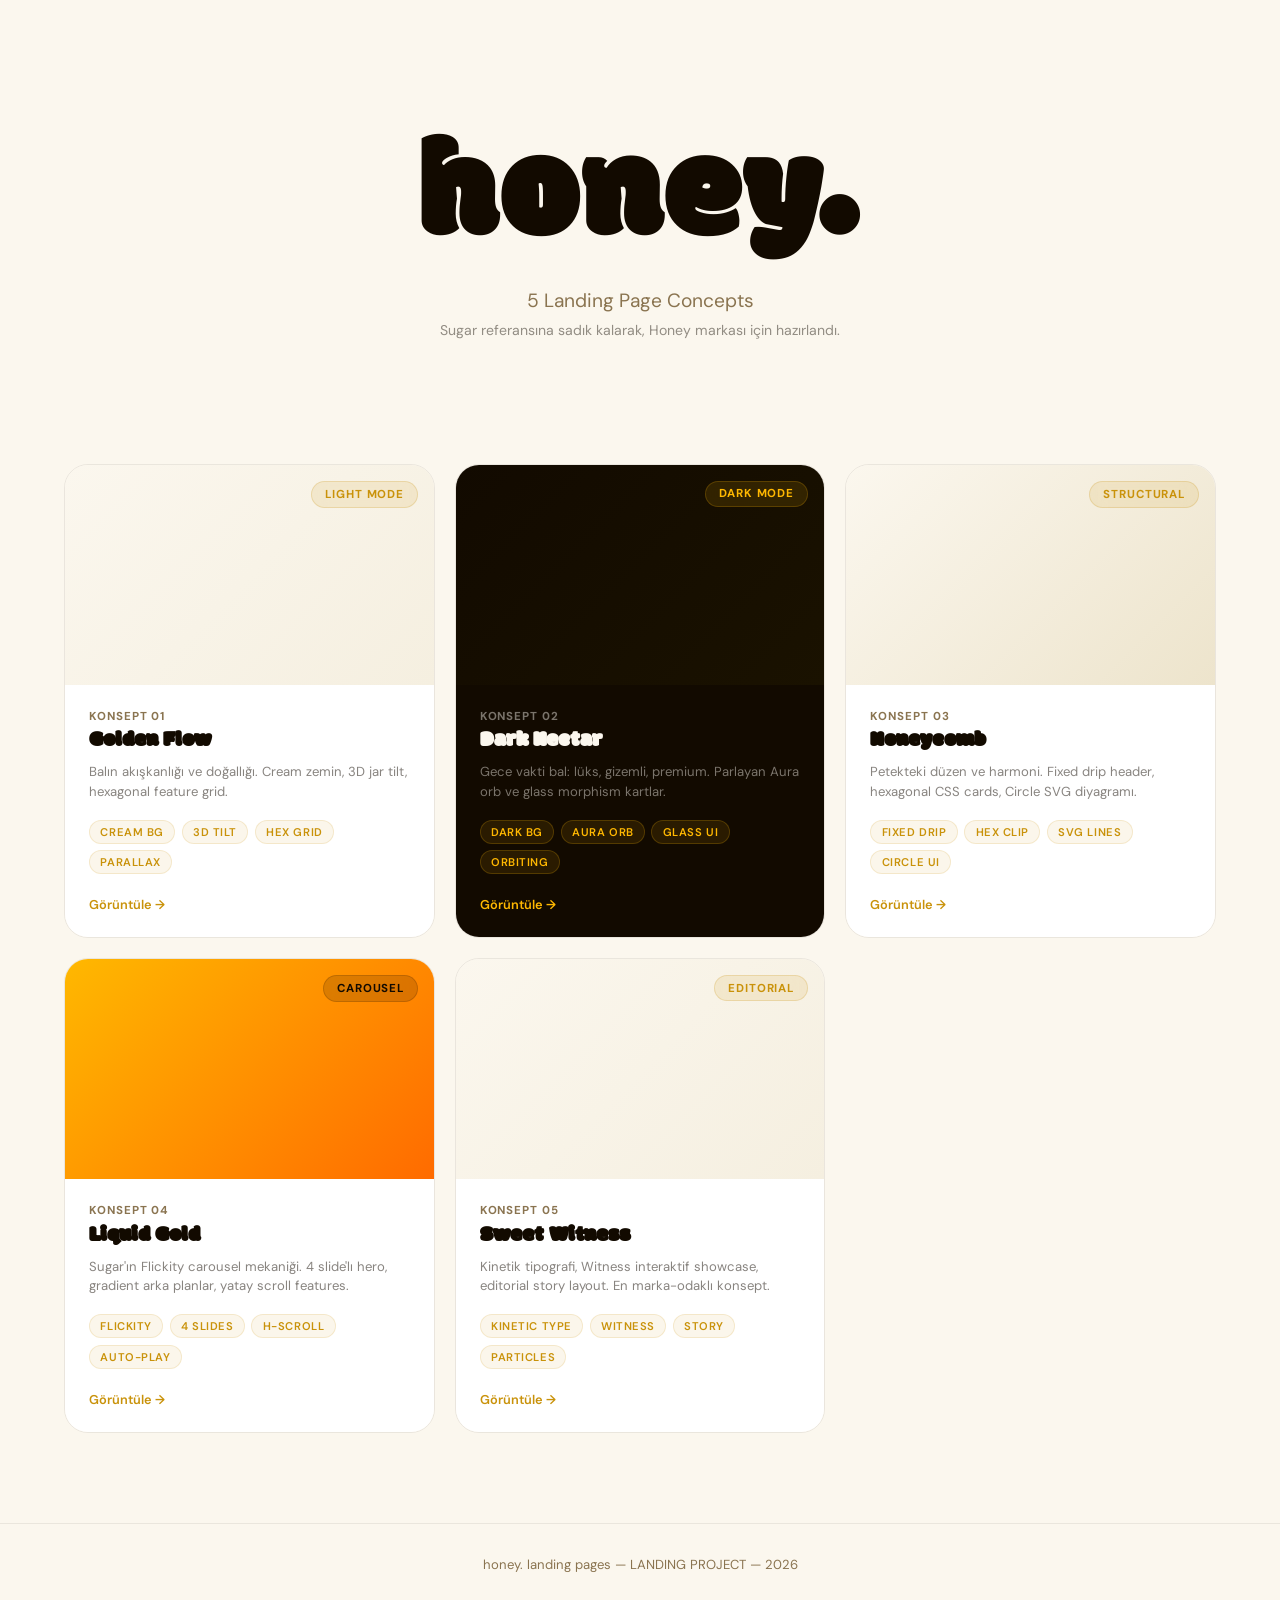
==== index.html @ a999406c "first-commit" ====
<!DOCTYPE html>
<html lang="en">
<head>
  <meta charset="UTF-8" />
  <meta name="viewport" content="width=device-width, initial-scale=1.0" />
  <title>honey. — Landing Page Concepts</title>

  <link rel="preconnect" href="https://fonts.googleapis.com" />
  <link rel="preconnect" href="https://fonts.gstatic.com" crossorigin />
  <link href="https://fonts.googleapis.com/css2?family=Modak&family=DM+Sans:ital,opsz,wght@0,9..40,300;0,9..40,400;0,9..40,500;0,9..40,600;0,9..40,700;1,9..40,400&display=swap" rel="stylesheet" />

  <style>
    *, *::before, *::after { box-sizing: border-box; margin: 0; padding: 0; }
    ::-webkit-scrollbar { display: none; }
    * { -ms-overflow-style: none; scrollbar-width: none; }

    :root {
      --cream: #FBF7EE;
      --dark:  #120a00;
      --amber: #ffb800;
      --gold:  #C9920A;
      --muted: #8A7450;
    }

    body {
      font-family: 'DM Sans', sans-serif;
      background: var(--cream);
      color: var(--dark);
      min-height: 100svh;
      -webkit-font-smoothing: antialiased;
    }

    /* ── HERO ── */
    .hub-hero {
      padding: clamp(5rem, 10vw, 9rem) clamp(1.5rem, 5vw, 4rem) clamp(3rem, 6vw, 6rem);
      text-align: center;
      position: relative;
      overflow: hidden;
    }

    .hub-drip {
      position: absolute;
      top: 0; left: 0; right: 0;
      pointer-events: none;
    }
    .hub-drip img {
      width: 100%;
      height: auto;
      display: block;
    }

    .hub-logo {
      font-family: 'Modak', cursive;
      font-size: clamp(4rem, 12vw, 9rem);
      color: var(--dark);
      line-height: 1;
      margin-bottom: 1rem;
      display: block;
    }

    .hub-tagline {
      font-size: clamp(1rem, 1.5vw, 1.3rem);
      color: var(--muted);
      font-weight: 400;
      margin-bottom: 0.5rem;
    }

    .hub-sub {
      font-size: 0.88rem;
      color: rgba(18,10,0,0.45);
      margin-bottom: 3rem;
    }

    /* ── GRID ── */
    .hub-grid {
      display: grid;
      grid-template-columns: repeat(auto-fit, minmax(300px, 1fr));
      gap: 1.25rem;
      max-width: 1300px;
      margin: 0 auto;
      padding: 0 clamp(1.5rem, 5vw, 4rem) clamp(4rem, 7vw, 7rem);
    }

    .hub-card {
      border-radius: 1.5rem;
      overflow: hidden;
      text-decoration: none;
      color: var(--dark);
      border: 1px solid rgba(18,10,0,0.07);
      transition: transform 0.35s cubic-bezier(0.5,0.75,0,1), box-shadow 0.35s;
      position: relative;
      display: flex;
      flex-direction: column;
    }
    .hub-card:hover {
      transform: translateY(-8px);
      box-shadow: 0 24px 60px rgba(201,146,10,0.18);
    }

    .hub-card-preview {
      height: 220px;
      position: relative;
      overflow: hidden;
      display: flex;
      align-items: center;
      justify-content: center;
    }
    .hub-card-preview img {
      position: absolute;
      bottom: 0;
      width: 60%;
      max-width: 180px;
      filter: drop-shadow(0 10px 25px rgba(0,0,0,0.2));
      transition: transform 0.5s cubic-bezier(0.5,0.75,0,1);
    }
    .hub-card:hover .hub-card-preview img { transform: translateY(-10px) scale(1.05); }

    .hub-card-preview-label {
      position: absolute;
      top: 1rem;
      right: 1rem;
      font-size: 0.72rem;
      font-weight: 700;
      letter-spacing: 0.08em;
      text-transform: uppercase;
      padding: 0.3rem 0.8rem;
      border-radius: 100px;
      backdrop-filter: blur(8px);
    }

    /* Card colors */
    .card-1 .hub-card-preview { background: linear-gradient(135deg, #FBF7EE, #F5EFE0); }
    .card-1 .hub-card-preview-label { background: rgba(201,146,10,0.12); color: #C9920A; border: 1px solid rgba(201,146,10,0.2); }

    .card-2 .hub-card-preview { background: linear-gradient(135deg, #120a00, #1A1200); }
    .card-2 .hub-card-preview-label { background: rgba(255,184,0,0.12); color: #ffb800; border: 1px solid rgba(255,184,0,0.2); }
    .card-2 .hub-card-body { background: #120a00; color: #FBF7EE; }
    .card-2 .hub-card-num, .card-2 .hub-card-sub { color: rgba(251,247,238,0.45); }

    .card-3 .hub-card-preview { background: linear-gradient(135deg, #FBF7EE, #EDE4CC); }
    .card-3 .hub-card-preview-label { background: rgba(201,146,10,0.12); color: #C9920A; border: 1px solid rgba(201,146,10,0.2); }

    .card-4 .hub-card-preview { background: linear-gradient(135deg, #ffb800, #ff6b00); }
    .card-4 .hub-card-preview-label { background: rgba(18,10,0,0.15); color: #120a00; border: 1px solid rgba(18,10,0,0.15); }

    .card-5 .hub-card-preview { background: linear-gradient(135deg, #FBF7EE, #F5EFE0); }
    .card-5 .hub-card-preview-label { background: rgba(201,146,10,0.12); color: #C9920A; border: 1px solid rgba(201,146,10,0.2); }

    .hub-card-body {
      padding: 1.5rem;
      background: white;
      flex: 1;
      display: flex;
      flex-direction: column;
      gap: 0.4rem;
    }

    .hub-card-num {
      font-size: 0.72rem;
      font-weight: 700;
      letter-spacing: 0.08em;
      text-transform: uppercase;
      color: var(--muted);
    }

    .hub-card-name {
      font-family: 'Modak', cursive;
      font-size: 1.35rem;
      line-height: 1.1;
    }

    .hub-card-sub {
      font-size: 0.82rem;
      color: rgba(18,10,0,0.5);
      line-height: 1.5;
      margin-top: 0.1rem;
    }

    .hub-card-tags {
      display: flex;
      flex-wrap: wrap;
      gap: 0.4rem;
      margin-top: 0.75rem;
    }
    .tag {
      font-size: 0.7rem;
      font-weight: 600;
      letter-spacing: 0.05em;
      text-transform: uppercase;
      padding: 0.25rem 0.65rem;
      border-radius: 100px;
      background: rgba(201,146,10,0.08);
      color: var(--gold);
      border: 1px solid rgba(201,146,10,0.15);
    }
    .card-2 .tag { background: rgba(255,184,0,0.1); color: #ffb800; border-color: rgba(255,184,0,0.2); }

    .hub-card-arrow {
      margin-top: auto;
      padding-top: 1rem;
      font-size: 0.8rem;
      font-weight: 600;
      color: var(--gold);
      display: flex;
      align-items: center;
      gap: 0.4rem;
      transition: gap 0.2s;
    }
    .hub-card:hover .hub-card-arrow { gap: 0.7rem; }
    .card-2 .hub-card-arrow { color: #ffb800; }

    /* ── FOOTER ── */
    .hub-footer {
      text-align: center;
      padding: 2rem;
      border-top: 1px solid rgba(18,10,0,0.07);
      font-size: 0.82rem;
      color: var(--muted);
    }
  </style>
</head>

<body>

  <!-- HERO -->
  <div class="hub-hero">
    <div class="hub-drip">
      <img src="../Honey/Images (Honey)/vecteezy_honey-dripping-clipart-design-illustration_9383393.png" alt="" aria-hidden="true" fetchpriority="high" />
    </div>
    <span class="hub-logo">honey.</span>
    <p class="hub-tagline">5 Landing Page Concepts</p>
    <p class="hub-sub">Sugar referansına sadık kalarak, Honey markası için hazırlandı.</p>
  </div>

  <!-- CARDS GRID -->
  <div class="hub-grid">

    <!-- 1 Golden Flow -->
    <a href="golden-flow.html" class="hub-card card-1">
      <div class="hub-card-preview">
        <img src="../Honey/Images (Honey)/honeyjar.png" alt="" loading="lazy" decoding="async" />
        <span class="hub-card-preview-label">Light Mode</span>
      </div>
      <div class="hub-card-body">
        <p class="hub-card-num">Konsept 01</p>
        <h2 class="hub-card-name">Golden Flow</h2>
        <p class="hub-card-sub">Balın akışkanlığı ve doğallığı. Cream zemin, 3D jar tilt, hexagonal feature grid.</p>
        <div class="hub-card-tags">
          <span class="tag">Cream BG</span>
          <span class="tag">3D Tilt</span>
          <span class="tag">Hex Grid</span>
          <span class="tag">Parallax</span>
        </div>
        <p class="hub-card-arrow">Görüntüle →</p>
      </div>
    </a>

    <!-- 2 Dark Nectar -->
    <a href="dark-nectar.html" class="hub-card card-2">
      <div class="hub-card-preview">
        <img src="../Honey/Images (Honey)/honeydrop3d.png" alt="" loading="lazy" decoding="async" />
        <span class="hub-card-preview-label">Dark Mode</span>
      </div>
      <div class="hub-card-body">
        <p class="hub-card-num">Konsept 02</p>
        <h2 class="hub-card-name">Dark Nectar</h2>
        <p class="hub-card-sub">Gece vakti bal: lüks, gizemli, premium. Parlayan Aura orb ve glass morphism kartlar.</p>
        <div class="hub-card-tags">
          <span class="tag">Dark BG</span>
          <span class="tag">Aura Orb</span>
          <span class="tag">Glass UI</span>
          <span class="tag">Orbiting</span>
        </div>
        <p class="hub-card-arrow">Görüntüle →</p>
      </div>
    </a>

    <!-- 3 Honeycomb -->
    <a href="honeycomb.html" class="hub-card card-3">
      <div class="hub-card-preview">
        <img src="../Honey/Images (Honey)/honeycomb-3d.png" alt="" loading="lazy" decoding="async" />
        <span class="hub-card-preview-label">Structural</span>
      </div>
      <div class="hub-card-body">
        <p class="hub-card-num">Konsept 03</p>
        <h2 class="hub-card-name">Honeycomb</h2>
        <p class="hub-card-sub">Petekteki düzen ve harmoni. Fixed drip header, hexagonal CSS cards, Circle SVG diyagramı.</p>
        <div class="hub-card-tags">
          <span class="tag">Fixed Drip</span>
          <span class="tag">Hex Clip</span>
          <span class="tag">SVG Lines</span>
          <span class="tag">Circle UI</span>
        </div>
        <p class="hub-card-arrow">Görüntüle →</p>
      </div>
    </a>

    <!-- 4 Liquid Gold -->
    <a href="liquid-gold.html" class="hub-card card-4">
      <div class="hub-card-preview">
        <img src="../Honey/Images (Honey)/creative honey stick dripping honey_17329992.png" alt="" loading="lazy" decoding="async" />
        <span class="hub-card-preview-label">Carousel</span>
      </div>
      <div class="hub-card-body">
        <p class="hub-card-num">Konsept 04</p>
        <h2 class="hub-card-name">Liquid Gold</h2>
        <p class="hub-card-sub">Sugar'ın Flickity carousel mekaniği. 4 slide'lı hero, gradient arka planlar, yatay scroll features.</p>
        <div class="hub-card-tags">
          <span class="tag">Flickity</span>
          <span class="tag">4 Slides</span>
          <span class="tag">H-Scroll</span>
          <span class="tag">Auto-play</span>
        </div>
        <p class="hub-card-arrow">Görüntüle →</p>
      </div>
    </a>

    <!-- 5 Sweet Witness -->
    <a href="sweet-witness.html" class="hub-card card-5">
      <div class="hub-card-preview">
        <img src="../Honey/Images (Honey)/beehive3d.png" alt="" loading="lazy" decoding="async" />
        <span class="hub-card-preview-label">Editorial</span>
      </div>
      <div class="hub-card-body">
        <p class="hub-card-num">Konsept 05</p>
        <h2 class="hub-card-name">Sweet Witness</h2>
        <p class="hub-card-sub">Kinetik tipografi, Witness interaktif showcase, editorial story layout. En marka-odaklı konsept.</p>
        <div class="hub-card-tags">
          <span class="tag">Kinetic Type</span>
          <span class="tag">Witness</span>
          <span class="tag">Story</span>
          <span class="tag">Particles</span>
        </div>
        <p class="hub-card-arrow">Görüntüle →</p>
      </div>
    </a>

  </div>

  <!-- FOOTER -->
  <div class="hub-footer">
    honey. landing pages — LANDING PROJECT — 2026
  </div>

</body>
</html>
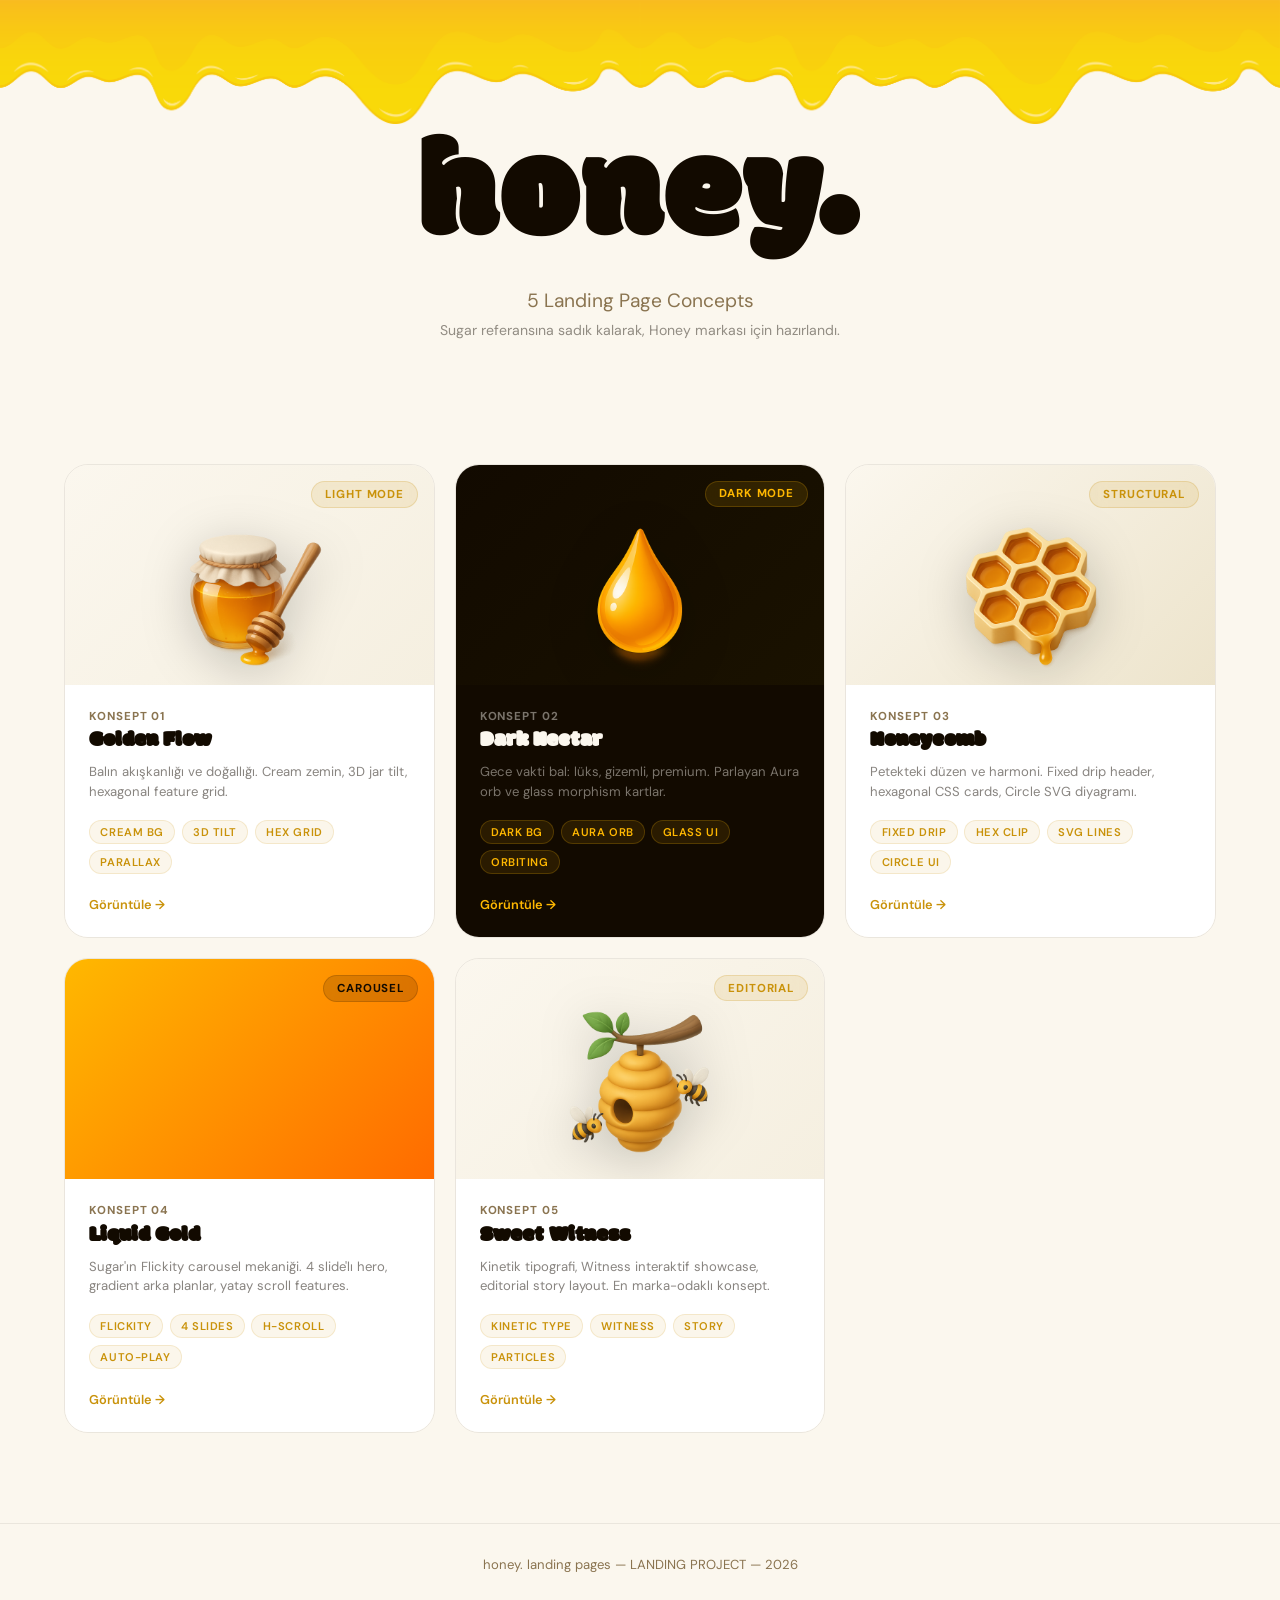
==== commit 56a91e90: "fix" ====
--- a/index.html
+++ b/index.html
@@ -225,7 +225,7 @@
   <!-- HERO -->
   <div class="hub-hero">
     <div class="hub-drip">
-      <img src="../Honey/Images (Honey)/vecteezy_honey-dripping-clipart-design-illustration_9383393.png" alt="" aria-hidden="true" fetchpriority="high" />
+      <img src="public/vecteezy_honey-dripping-clipart-design-illustration_9383393.png" alt="" aria-hidden="true" fetchpriority="high" />
     </div>
     <span class="hub-logo">honey.</span>
     <p class="hub-tagline">5 Landing Page Concepts</p>
@@ -238,7 +238,7 @@
     <!-- 1 Golden Flow -->
     <a href="golden-flow.html" class="hub-card card-1">
       <div class="hub-card-preview">
-        <img src="../Honey/Images (Honey)/honeyjar.png" alt="" loading="lazy" decoding="async" />
+        <img src="public/honeyjar.png" alt="" loading="lazy" decoding="async" />
         <span class="hub-card-preview-label">Light Mode</span>
       </div>
       <div class="hub-card-body">
@@ -258,7 +258,7 @@
     <!-- 2 Dark Nectar -->
     <a href="dark-nectar.html" class="hub-card card-2">
       <div class="hub-card-preview">
-        <img src="../Honey/Images (Honey)/honeydrop3d.png" alt="" loading="lazy" decoding="async" />
+        <img src="public/honeydrop3d.png" alt="" loading="lazy" decoding="async" />
         <span class="hub-card-preview-label">Dark Mode</span>
       </div>
       <div class="hub-card-body">
@@ -278,7 +278,7 @@
     <!-- 3 Honeycomb -->
     <a href="honeycomb.html" class="hub-card card-3">
       <div class="hub-card-preview">
-        <img src="../Honey/Images (Honey)/honeycomb-3d.png" alt="" loading="lazy" decoding="async" />
+        <img src="public/honeycomb-3d.png" alt="" loading="lazy" decoding="async" />
         <span class="hub-card-preview-label">Structural</span>
       </div>
       <div class="hub-card-body">
@@ -298,7 +298,7 @@
     <!-- 4 Liquid Gold -->
     <a href="liquid-gold.html" class="hub-card card-4">
       <div class="hub-card-preview">
-        <img src="../Honey/Images (Honey)/creative honey stick dripping honey_17329992.png" alt="" loading="lazy" decoding="async" />
+        <img src="public/creative-honey-stick_17329992.png" alt="" loading="lazy" decoding="async" />
         <span class="hub-card-preview-label">Carousel</span>
       </div>
       <div class="hub-card-body">
@@ -318,7 +318,7 @@
     <!-- 5 Sweet Witness -->
     <a href="sweet-witness.html" class="hub-card card-5">
       <div class="hub-card-preview">
-        <img src="../Honey/Images (Honey)/beehive3d.png" alt="" loading="lazy" decoding="async" />
+        <img src="public/beehive3d.png" alt="" loading="lazy" decoding="async" />
         <span class="hub-card-preview-label">Editorial</span>
       </div>
       <div class="hub-card-body">
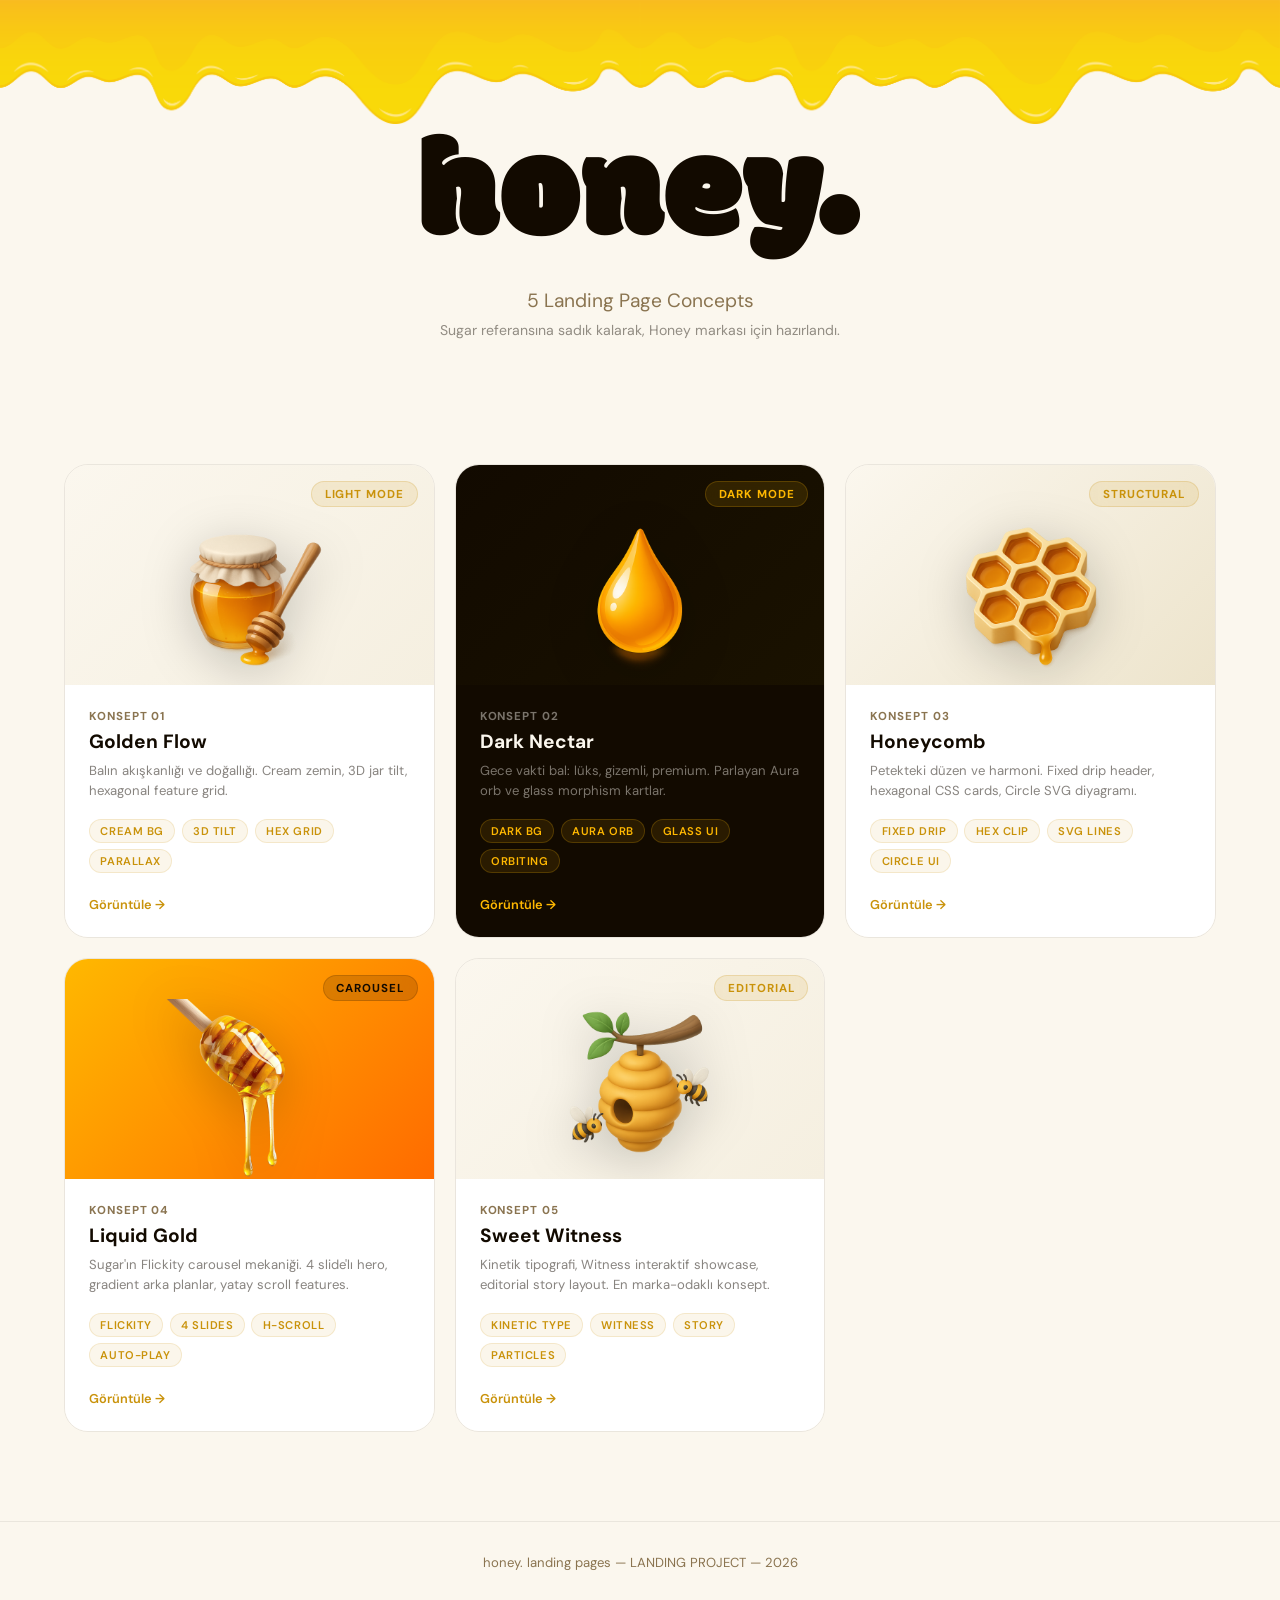
==== commit 573980a4: "improvement" ====
--- a/index.html
+++ b/index.html
@@ -164,9 +164,10 @@
     }
 
     .hub-card-name {
-      font-family: 'Modak', cursive;
-      font-size: 1.35rem;
-      line-height: 1.1;
+      font-family: 'DM Sans', sans-serif;
+      font-weight: 700;
+      font-size: 1.2rem;
+      line-height: 1.2;
     }
 
     .hub-card-sub {
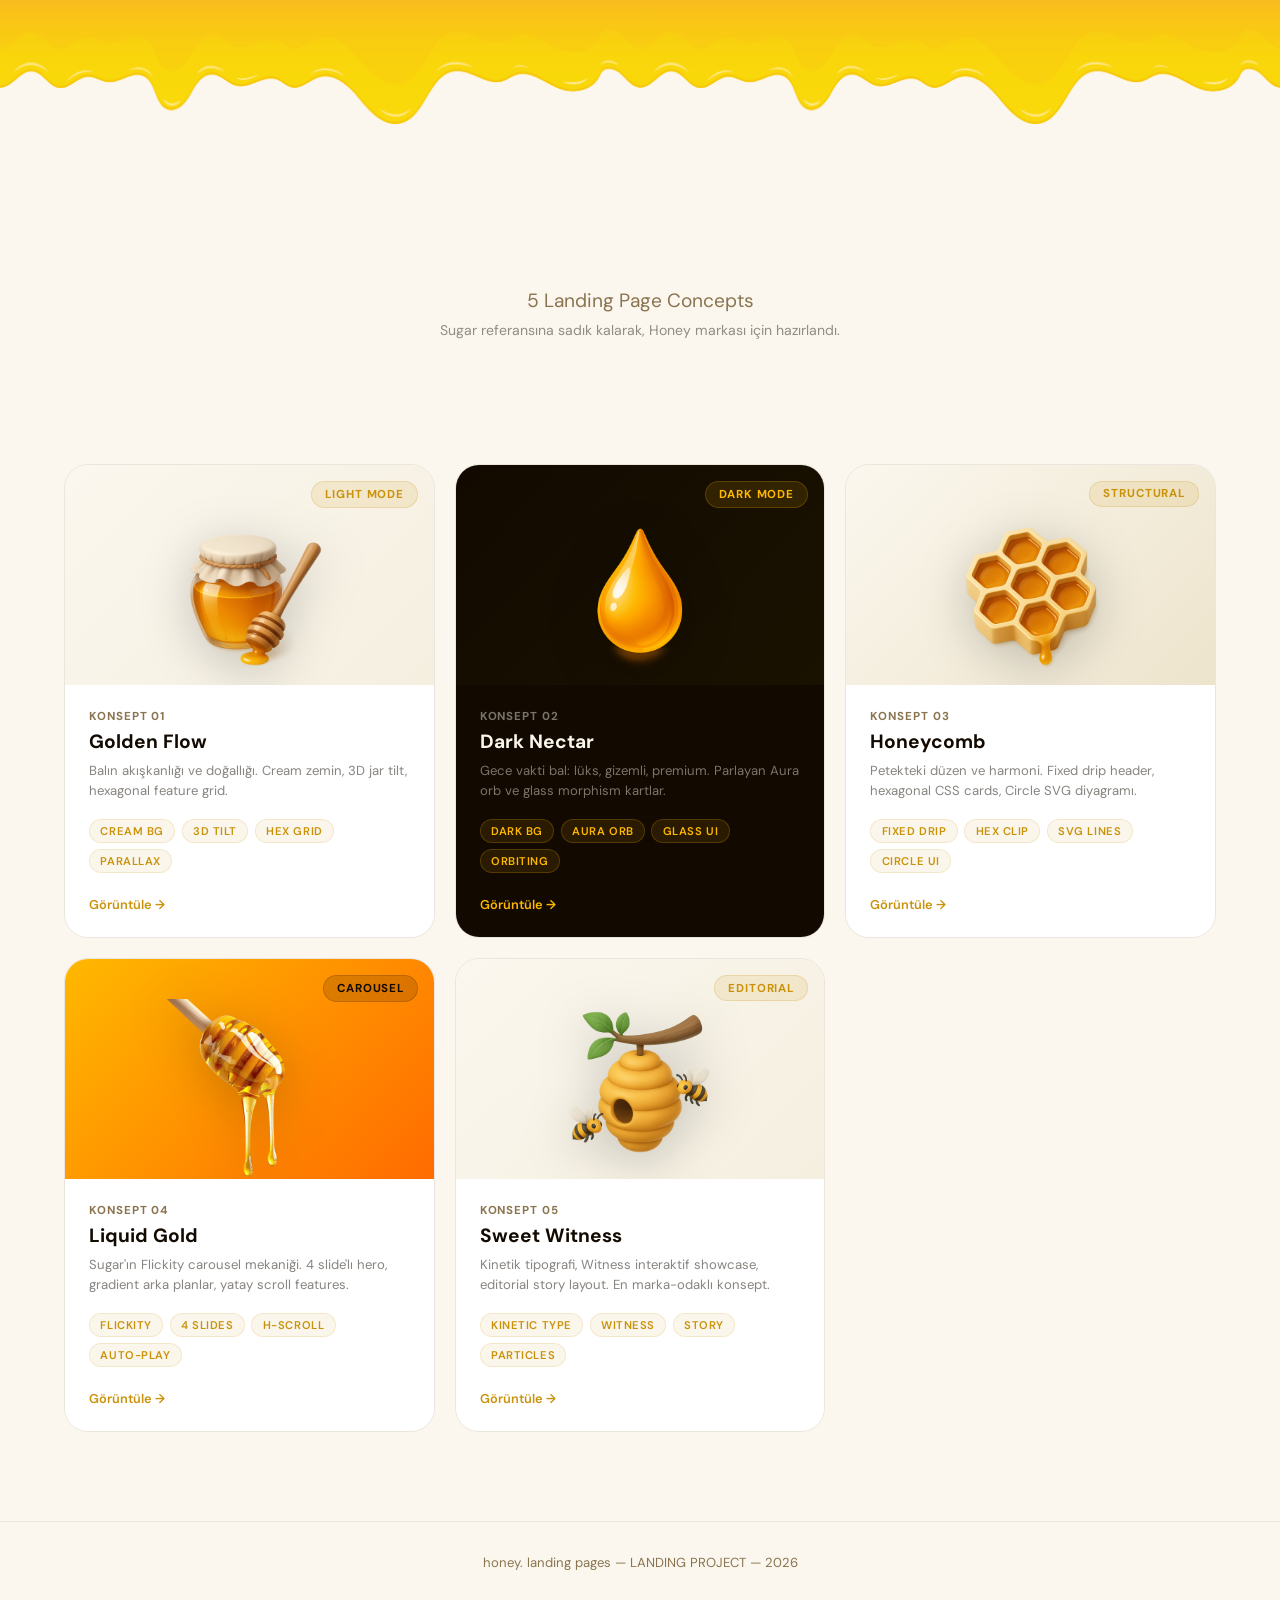
==== commit 1e084f9b: "color-fix" ====
--- a/index.html
+++ b/index.html
@@ -52,7 +52,10 @@
     .hub-logo {
       font-family: 'Modak', cursive;
       font-size: clamp(4rem, 12vw, 9rem);
-      color: var(--dark);
+      background: var(--honey-gradient);
+      -webkit-background-clip: text;
+      -webkit-text-fill-color: transparent;
+      background-clip: text;
       line-height: 1;
       margin-bottom: 1rem;
       display: block;
@@ -94,7 +97,8 @@
     }
     .hub-card:hover {
       transform: translateY(-8px);
-      box-shadow: 0 24px 60px rgba(201,146,10,0.18);
+      box-shadow: 0 24px 60px rgba(201,146,10,0.18), 0 0 50px rgba(188,19,254,0.12);
+      border-color: rgba(188,19,254,0.15);
     }
 
     .hub-card-preview {
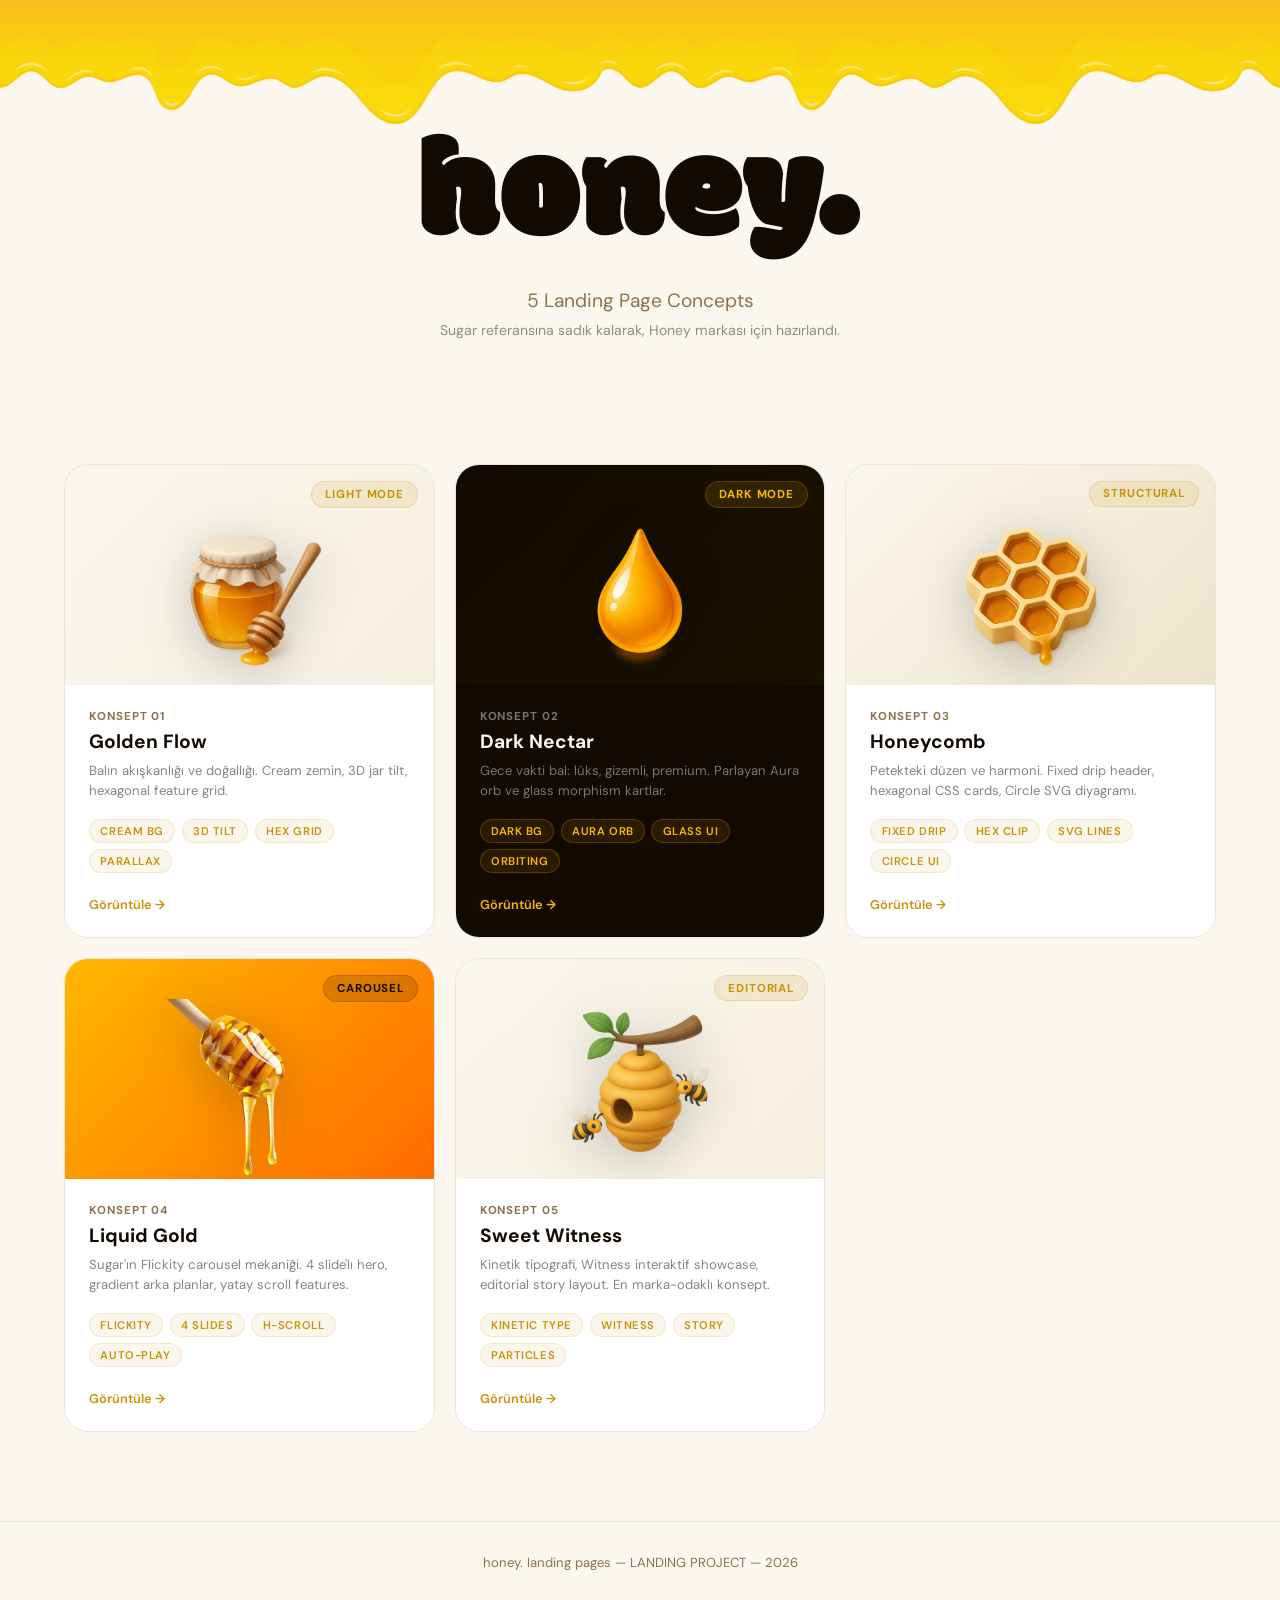
==== commit 79ec8695: "final-commit-before-feedback" ====
--- a/index.html
+++ b/index.html
@@ -52,10 +52,7 @@
     .hub-logo {
       font-family: 'Modak', cursive;
       font-size: clamp(4rem, 12vw, 9rem);
-      background: var(--honey-gradient);
-      -webkit-background-clip: text;
-      -webkit-text-fill-color: transparent;
-      background-clip: text;
+      color: var(--dark);
       line-height: 1;
       margin-bottom: 1rem;
       display: block;
@@ -97,8 +94,7 @@
     }
     .hub-card:hover {
       transform: translateY(-8px);
-      box-shadow: 0 24px 60px rgba(201,146,10,0.18), 0 0 50px rgba(188,19,254,0.12);
-      border-color: rgba(188,19,254,0.15);
+      box-shadow: 0 24px 60px rgba(201,146,10,0.18);
     }
 
     .hub-card-preview {
